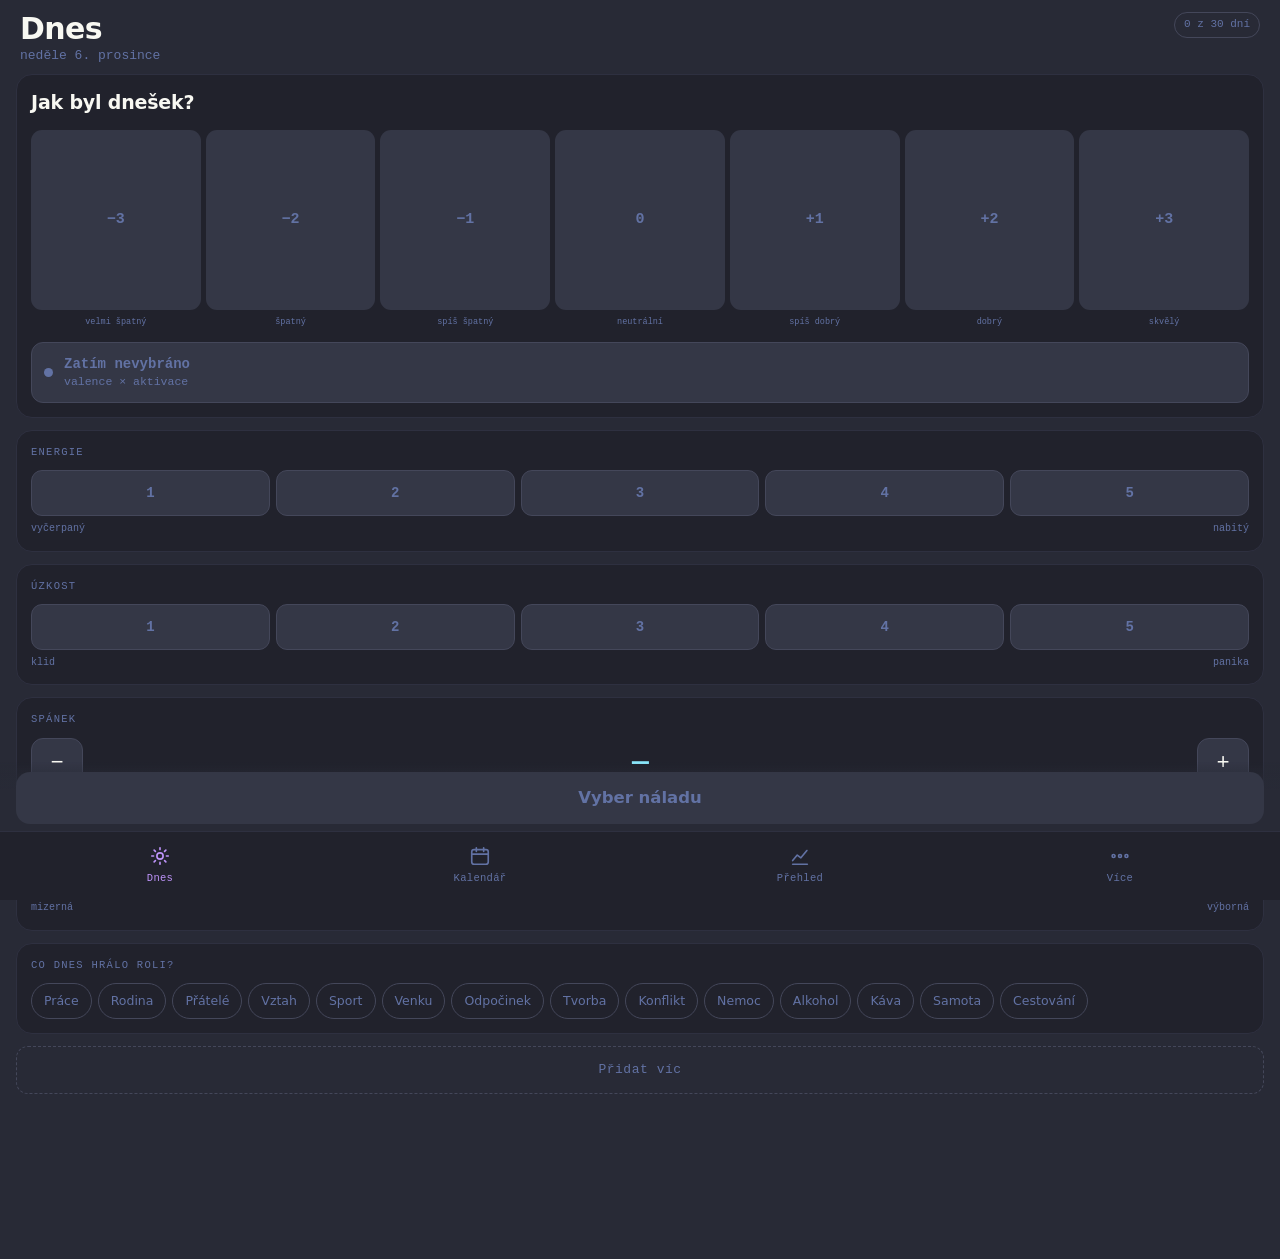
==== soumrak/index.html @ ed137be0 "Soumrak: první verze (fáze 1-3)" ====
<!DOCTYPE html>
<html lang="cs">
<head>
<meta charset="utf-8">
<meta name="viewport" content="width=device-width, initial-scale=1, viewport-fit=cover">
<meta name="theme-color" content="#282A36">
<meta name="color-scheme" content="dark">
<meta name="description" content="Soukromý deník nálady. Vše zůstává v telefonu.">
<title>Soumrak</title>
<link rel="manifest" href="manifest.webmanifest">
<link rel="icon" href="icons/icon-192.png">
<link rel="apple-touch-icon" href="icons/icon-192.png">
<link rel="stylesheet" href="app.css">
</head>
<body>

<div id="app" hidden>

  <!-- ══════════ DNES ══════════ -->
  <section class="screen" id="screen-today" data-screen="today">
    <header class="head">
      <div class="head-row">
        <div>
          <h1 id="today-title">Dnes</h1>
          <p class="head-date" id="today-date"></p>
        </div>
        <span class="pill" id="today-count"></span>
      </div>
    </header>

    <div class="body" id="today-body"></div>

    <div class="savebar" id="today-savebar" hidden>
      <button class="btn-save" id="btn-save" disabled>Vyber náladu</button>
    </div>
  </section>

  <!-- ══════════ KALENDÁŘ ══════════ -->
  <section class="screen" id="screen-calendar" data-screen="calendar" hidden>
    <header class="head">
      <div class="head-row">
        <div>
          <h1 id="cal-title">—</h1>
          <p class="head-date" id="cal-sub"></p>
        </div>
        <span class="monthnav">
          <button class="iconbtn" id="cal-prev" aria-label="Předchozí měsíc">‹</button>
          <button class="iconbtn" id="cal-next" aria-label="Následující měsíc">›</button>
        </span>
      </div>
    </header>
    <div class="body" id="calendar-body"></div>
  </section>

  <!-- ══════════ PŘEHLED ══════════ -->
  <section class="screen" id="screen-insights" data-screen="insights" hidden>
    <header class="head">
      <div class="head-row"><div>
        <h1>Přehled</h1>
        <p class="head-date" id="insights-range">30 dní</p>
      </div></div>
    </header>
    <div class="body" id="insights-body"></div>
  </section>

  <!-- ══════════ DETAIL DNE ══════════ -->
  <section class="screen" id="screen-day" data-screen="day" hidden>
    <header class="head">
      <div class="head-row">
        <div>
          <h1 id="day-title">Den</h1>
          <p class="head-date" id="day-date"></p>
        </div>
        <button class="iconbtn" id="day-back" aria-label="Zpět na kalendář">‹</button>
      </div>
    </header>
    <div class="body" id="day-body"></div>
  </section>

  <!-- ══════════ VÍCE ══════════ -->
  <section class="screen" id="screen-more" data-screen="more" hidden>
    <header class="head">
      <div class="head-row"><div>
        <h1>Více</h1>
        <p class="head-date">nastavení a data</p>
      </div></div>
    </header>
    <div class="body" id="more-body"></div>
  </section>

  <!-- ══════════ NAVIGACE ══════════ -->
  <nav class="tabbar" id="tabbar">
    <button data-go="today" class="on" aria-current="page">
      <span class="ico" aria-hidden="true"><svg viewBox="0 0 24 24" fill="none" stroke="currentColor" stroke-width="1.8" stroke-linecap="round"><circle cx="12" cy="12" r="3.4"/><path d="M12 3v2M12 19v2M3 12h2M19 12h2M5.6 5.6L7 7M17 17l1.4 1.4M18.4 5.6L17 7M7 17l-1.4 1.4"/></svg></span>
      <span class="lb">Dnes</span>
    </button>
    <button data-go="calendar">
      <span class="ico" aria-hidden="true"><svg viewBox="0 0 24 24" fill="none" stroke="currentColor" stroke-width="1.8"><rect x="3" y="5" width="18" height="16" rx="2.5"/><path d="M3 10h18M8 3v4M16 3v4" stroke-linecap="round"/></svg></span>
      <span class="lb">Kalendář</span>
    </button>
    <button data-go="insights">
      <span class="ico" aria-hidden="true"><svg viewBox="0 0 24 24" fill="none" stroke="currentColor" stroke-width="1.8" stroke-linecap="round" stroke-linejoin="round"><path d="M4 17l5-6 4 3 6.5-8"/><path d="M4 21h16"/></svg></span>
      <span class="lb">Přehled</span>
    </button>
    <button data-go="more">
      <span class="ico" aria-hidden="true"><svg viewBox="0 0 24 24" fill="none" stroke="currentColor" stroke-width="1.8" stroke-linecap="round"><circle cx="5" cy="12" r="1.6"/><circle cx="12" cy="12" r="1.6"/><circle cx="19" cy="12" r="1.6"/></svg></span>
      <span class="lb">Více</span>
    </button>
  </nav>

</div>

<!-- první spuštění -->
<div id="boot" class="boot"><div class="boot-moon"></div></div>

<!-- oznámení pro čtečky obrazovky -->
<p id="live" class="sr" role="status" aria-live="polite"></p>

<script type="module" src="js/ui.js"></script>
</body>
</html>
---- soumrak/app.css ----
/* ═══════════════════════════════════════════════════════════════
   Soumrak — fáze 1
   Dracula, tmavé téma záměrně bez světlé varianty.
   Vše v rem, aby aplikace respektovala zvětšení písma v One UI.
   ═══════════════════════════════════════════════════════════════ */

:root{
  --bg:#282A36;
  --surface:#21222C;
  --raised:#343746;
  --edge:#44475A;
  --muted:#6272A4;
  --fg:#F8F8F2;

  --purple:#BD93F9;
  --pink:#FF79C6;
  --cyan:#8BE9FD;
  --green:#50FA7B;
  --orange:#FFB86C;
  --yellow:#F1FA8C;
  --red:#FF5555;

  /* škála nálady — divergentní, monotónně rostoucí světlost */
  --m-3:#F44D4D; --m-2:#EA726A; --m-1:#D89388; --m0:#B1B1C1;
  --m1:#95CFA0;  --m2:#7DE68F;  --m3:#63FB78;
  --on-mood:#12131A;               /* text na barevné ploše nálady */

  --font:"Segoe UI",Roboto,system-ui,-apple-system,sans-serif;
  --mono:"Roboto Mono",ui-monospace,SFMono-Regular,Consolas,monospace;

  --r-ctl:.5rem; --r-card:1rem; --r-pill:999px;
  --safe-b:env(safe-area-inset-bottom,0px);
  --safe-t:env(safe-area-inset-top,0px);
  --tabbar-h:4.25rem;

  color-scheme:dark;
}

/* AMOLED — fáze 6 zapne přepínačem, token je připravený */
:root[data-amoled="true"]{ --bg:#000; --surface:#0C0D12; --raised:#191A22; }

*,*::before,*::after{box-sizing:border-box;}
html{ -webkit-text-size-adjust:100%; }
body{
  margin:0; background:var(--bg); color:var(--fg);
  font-family:var(--font); font-size:1rem; line-height:1.45;
  -webkit-font-smoothing:antialiased;
  overscroll-behavior-y:none;
  -webkit-tap-highlight-color:transparent;
}
h1,h2,h3,p{margin:0;}
button{font:inherit;color:inherit;background:none;border:0;padding:0;cursor:pointer;}
:focus-visible{outline:2px solid var(--purple);outline-offset:2px;border-radius:.375rem;}
.sr{position:absolute;width:1px;height:1px;overflow:hidden;clip:rect(0 0 0 0);white-space:nowrap;}
[hidden]{display:none !important;}

@media (prefers-reduced-motion:reduce){
  *,*::before,*::after{animation-duration:.01ms !important;transition-duration:.01ms !important;}
}

/* ── úvodní obrazovka ─────────────────────────────────────────── */
.boot{position:fixed;inset:0;display:grid;place-items:center;background:var(--bg);z-index:50;}
.boot-moon{
  width:3rem;height:3rem;border-radius:50%;
  background:radial-gradient(circle at 68% 34%, transparent 52%, var(--purple) 53%);
  opacity:.55; animation:pulse 1.6s ease-in-out infinite;
}
@keyframes pulse{0%,100%{opacity:.35;}50%{opacity:.8;}}

/* ── skelet ───────────────────────────────────────────────────── */
#app{min-height:100dvh;}
.screen{
  display:flex;flex-direction:column;
  min-height:100dvh;
  padding-top:var(--safe-t);
  padding-bottom:calc(var(--tabbar-h) + var(--safe-b));
}
.head{padding:.75rem 1.25rem .5rem;flex:0 0 auto;}
.head-row{display:flex;justify-content:space-between;align-items:flex-start;gap:.75rem;}
.head h1{font-size:1.875rem;font-weight:700;letter-spacing:-.02em;line-height:1.1;}
.head-date{font-size:.8125rem;color:var(--muted);font-family:var(--mono);margin-top:.125rem;}
.pill{
  font-family:var(--mono);font-size:.6875rem;color:var(--muted);
  border:1px solid var(--edge);border-radius:var(--r-pill);
  padding:.25rem .5625rem;white-space:nowrap;flex:0 0 auto;
}
.monthnav{display:flex;gap:.25rem;flex:0 0 auto;}
.iconbtn{
  width:2.75rem;height:2.75rem;border-radius:var(--r-ctl);
  display:grid;place-items:center;color:var(--muted);
  font-size:1.5rem;line-height:1;border:1px solid var(--edge);
}
.iconbtn:active{background:var(--raised);}

.body{
  flex:1 1 auto;overflow-y:auto;-webkit-overflow-scrolling:touch;
  padding:0 1rem 1rem;display:flex;flex-direction:column;gap:.75rem;
}

/* ── karty ────────────────────────────────────────────────────── */
.card{
  background:var(--surface);border:1px solid #2E3040;
  border-radius:var(--r-card);padding:.875rem;
}
.card.accent{border-color:#3A3450;background:rgba(189,147,249,.07);}
.card-label{
  display:block;font-family:var(--mono);font-size:.65625rem;
  letter-spacing:.12em;text-transform:uppercase;color:var(--muted);
  margin-bottom:.625rem;
}
.q{font-size:1.1875rem;font-weight:600;letter-spacing:-.01em;margin-bottom:.875rem;}
.rowbetween{display:flex;justify-content:space-between;align-items:center;gap:.75rem;}

/* ── škála nálady: 7 terčů ────────────────────────────────────── */
.moodrow{display:grid;grid-template-columns:repeat(7,1fr);gap:.3125rem;}
.mood{
  aspect-ratio:1/1.06; min-height:2.75rem;
  border-radius:.6875rem;border:1.5px solid transparent;
  background:var(--raised);color:var(--muted);
  font-family:var(--mono);font-size:.9375rem;font-weight:600;
  display:grid;place-items:center;
  transition:transform .12s ease, box-shadow .12s ease;
}
.mood[data-v="-3"]{background:var(--m-3);color:var(--on-mood);}
.mood[data-v="-2"]{background:var(--m-2);color:var(--on-mood);}
.mood[data-v="-1"]{background:var(--m-1);color:var(--on-mood);}
.mood[data-v="0"] {background:var(--m0); color:var(--on-mood);}
.mood[data-v="1"] {background:var(--m1); color:var(--on-mood);}
.mood[data-v="2"] {background:var(--m2); color:var(--on-mood);}
.mood[data-v="3"] {background:var(--m3); color:var(--on-mood);}
.mood[aria-pressed="true"]{
  box-shadow:0 0 0 2px var(--surface), 0 0 0 4px var(--fg);
  transform:translateY(-.1875rem);
}
.anchors{display:grid;grid-template-columns:repeat(7,1fr);gap:.3125rem;margin-top:.4375rem;}
.anchors span{
  font-family:var(--mono);font-size:.53125rem;line-height:1.25;
  text-align:center;color:var(--muted);
}

/* ── kvadrant cirkumplexu ─────────────────────────────────────── */
.quadrant{
  margin-top:.875rem;padding:.6875rem .75rem;border-radius:.75rem;
  background:var(--raised);border:1px solid var(--edge);
  display:flex;align-items:center;gap:.6875rem;
}
.quadrant .dot{width:.5625rem;height:.5625rem;border-radius:50%;background:var(--muted);flex:0 0 auto;}
.quadrant b{display:block;font-size:.875rem;font-weight:600;}
.quadrant span{font-family:var(--mono);font-size:.71875rem;color:var(--muted);}

/* ── pětistupňová škála ───────────────────────────────────────── */
.scale5{display:grid;grid-template-columns:repeat(5,1fr);gap:.375rem;}
.scale5 button{
  min-height:2.875rem;border-radius:.6875rem;
  border:1px solid var(--edge);background:var(--raised);color:var(--muted);
  font-family:var(--mono);font-size:.875rem;font-weight:600;
}
.scale5 button[aria-pressed="true"]{background:var(--purple);color:#1B1327;border-color:var(--purple);}
.scale-ends{
  display:flex;justify-content:space-between;margin-top:.375rem;
  font-family:var(--mono);font-size:.625rem;color:var(--muted);
}

.scale5.cy button[aria-pressed="true"]{background:var(--cyan);color:#0E2126;border-color:var(--cyan);}
.scale5.pk button[aria-pressed="true"]{background:var(--pink);color:#2A0D1D;border-color:var(--pink);}

/* ── krokovadlo pro hodiny spánku ─────────────────────────────── */
.stepper{display:flex;align-items:center;gap:.75rem;}
.stepper button{
  width:3.25rem;height:3.25rem;flex:0 0 auto;border-radius:.75rem;
  border:1px solid var(--edge);background:var(--raised);color:var(--fg);
  font-family:var(--mono);font-size:1.375rem;line-height:1;
}
.stepper button:active{background:var(--edge);}
.stepper .val{
  flex:1;text-align:center;font-family:var(--mono);
  font-size:1.75rem;font-weight:700;letter-spacing:-.02em;
  font-variant-numeric:tabular-nums;color:var(--cyan);
}
.linkbtn{
  font-family:var(--mono);font-size:.625rem;color:var(--muted);
  text-decoration:underline;min-height:2rem;padding:0 .25rem;
}

/* ── štítky ───────────────────────────────────────────────────── */
.chips{display:flex;flex-wrap:wrap;gap:.375rem;}
.chip{
  border:1px solid var(--edge);background:transparent;color:var(--muted);
  border-radius:var(--r-pill);padding:.4375rem .75rem;
  font-size:.78125rem;min-height:2.25rem;display:inline-flex;align-items:center;gap:.375rem;
}
.chip.on{background:var(--purple);border-color:var(--purple);color:#1B1327;font-weight:600;}
.chip.alt.on{background:var(--green);border-color:var(--green);color:#0C2415;}
.chip.static{cursor:default;}
.chip .x{
  font-size:1rem;line-height:1;color:inherit;opacity:.65;
  padding:.25rem;margin:-.25rem -.25rem -.25rem 0;min-width:1.5rem;
}
.chip .x:active{opacity:1;}

/* ── rozbalovač vrstvy 2 ──────────────────────────────────────── */
.disclosure{
  width:100%;min-height:3rem;border:1px dashed var(--edge);border-radius:.75rem;
  color:var(--muted);font-family:var(--mono);font-size:.8125rem;letter-spacing:.04em;
}
.disclosure[aria-expanded="true"]{border-style:solid;}
.disclosure:active{background:var(--raised);}

/* ── poznámka ─────────────────────────────────────────────────── */
textarea{
  width:100%;background:var(--raised);color:var(--fg);
  border:1px solid var(--edge);border-radius:.75rem;
  padding:.75rem;font-family:var(--font);font-size:1rem;line-height:1.5;
  resize:vertical;min-height:5rem;
}
textarea::placeholder{color:var(--muted);}
textarea:focus{outline:none;border-color:var(--purple);}

/* ── přidávání štítků a léků ──────────────────────────────────── */
.addrow{display:flex;gap:.5rem;margin-top:.75rem;}
.addrow input{
  flex:1;min-width:0;background:var(--raised);color:var(--fg);
  border:1px solid var(--edge);border-radius:.75rem;
  padding:.625rem .75rem;font-family:var(--font);font-size:.9375rem;min-height:2.75rem;
}
.addrow input::placeholder{color:var(--muted);}
.addrow input:focus{outline:none;border-color:var(--purple);}

/* ── klíč–hodnota v detailu dne ───────────────────────────────── */
.kv{display:grid;grid-template-columns:repeat(2,1fr);gap:.5rem;}
.kv > div{
  background:var(--raised);border-radius:.6875rem;padding:.5625rem .6875rem;
  display:flex;justify-content:space-between;align-items:baseline;gap:.5rem;
}
.kv span{font-size:.78125rem;color:var(--muted);}
.kv b{font-family:var(--mono);font-size:.9375rem;font-variant-numeric:tabular-nums;}

/* ── tlačítka ─────────────────────────────────────────────────── */
.savebar{
  position:fixed;left:0;right:0;
  bottom:calc(var(--tabbar-h) + var(--safe-b));
  padding:.625rem 1rem .5rem;
  background:linear-gradient(to top,var(--bg) 62%,rgba(40,42,54,0));
  z-index:5;
}
.btn-save{
  width:100%;min-height:3.25rem;border-radius:.875rem;
  background:var(--purple);color:#1B1327;
  font-weight:700;font-size:1.03125rem;
}
.btn-save[disabled]{background:var(--raised);color:var(--muted);cursor:default;}
.btn-ghost{
  border:1px solid var(--edge);border-radius:var(--r-pill);
  padding:.5625rem .875rem;font-size:.8125rem;color:var(--muted);
  min-height:2.75rem;
}
.btn-ghost:active{background:var(--raised);}
.btn-ghost.danger{color:var(--red);border-color:#5A3540;}
.btn-ghost.danger:active{background:rgba(255,85,85,.12);}
.btn-chip{
  background:var(--purple);color:#1B1327;font-weight:600;
  border-radius:var(--r-pill);padding:.5625rem .875rem;
  font-size:.8125rem;min-height:2.75rem;
}
/* dorovnání spodní mezery, když je vidět lišta s Uložit */
.body.has-savebar{padding-bottom:5rem;}

/* ── souhrn dne ───────────────────────────────────────────────── */
.summary-head{display:flex;align-items:center;gap:.8125rem;margin-bottom:.875rem;}
.moodbadge{
  width:3.25rem;height:3.25rem;border-radius:.875rem;
  display:grid;place-items:center;flex:0 0 auto;
  font-family:var(--mono);font-size:1.25rem;font-weight:700;color:var(--on-mood);
}
.moodbadge.sm{width:2.125rem;height:2.125rem;border-radius:.625rem;font-size:.875rem;}
.summary-head .t{flex:1 1 auto;min-width:0;}
.summary-head .t b{display:block;font-size:1.0625rem;font-weight:600;}
.summary-head .t span{font-family:var(--mono);font-size:.75rem;color:var(--muted);}
.cells{display:flex;gap:.5rem;}
.cells .cell{flex:1;background:var(--raised);border-radius:.6875rem;padding:.5625rem .625rem;min-width:0;}
.cells .cell .k{
  font-family:var(--mono);font-size:.59375rem;letter-spacing:.1em;
  text-transform:uppercase;color:var(--muted);
}
.cells .cell .v{font-size:.9375rem;font-weight:600;margin-top:.125rem;}

/* ── kalendář ─────────────────────────────────────────────────── */
.calhead{display:grid;grid-template-columns:repeat(7,1fr);gap:.25rem;margin-bottom:.375rem;}
.calhead span{
  text-align:center;font-family:var(--mono);font-size:.625rem;
  letter-spacing:.08em;color:var(--muted);
}
.calgrid{display:grid;grid-template-columns:repeat(7,1fr);gap:.25rem;}
.cal{
  aspect-ratio:1;border-radius:.5625rem;
  display:grid;place-items:center;position:relative;
  font-family:var(--mono);font-size:.8125rem;font-variant-numeric:tabular-nums;
  font-weight:600;color:var(--on-mood);
}
.cal.empty{background:transparent;}
.cal.none{background:transparent;border:1px dashed var(--edge);color:var(--muted);font-weight:400;}
.cal.future{background:transparent;color:#3F4356;font-weight:400;}
.cal.retro::after{content:"";position:absolute;inset:.125rem;border-radius:.375rem;border:1.5px solid rgba(18,19,26,.55);}
.cal.today{box-shadow:0 0 0 2px var(--surface),0 0 0 3.5px var(--fg);}

.legend{
  display:flex;align-items:center;gap:.4375rem;margin-top:.75rem;
  font-family:var(--mono);font-size:.625rem;color:var(--muted);
}
.legend .bars{display:flex;gap:2px;flex:1;}
.legend .bars i{height:.4375rem;flex:1;border-radius:2px;}
.note{
  font-family:var(--mono);font-size:.6875rem;color:var(--muted);
  line-height:1.4;margin-top:.5625rem;
}
.note strong{color:var(--fg);font-weight:600;}

/* ── statistika ───────────────────────────────────────────────── */
.stat{display:flex;align-items:baseline;gap:.5625rem;flex-wrap:wrap;}
.stat .big{
  font-family:var(--mono);font-size:2.0625rem;font-weight:700;
  letter-spacing:-.03em;line-height:1;font-variant-numeric:tabular-nums;
}
.stat .unit{font-family:var(--mono);font-size:.71875rem;color:var(--muted);}

.swatch{
  display:inline-block;width:.625rem;height:.625rem;border-radius:.1875rem;
  margin-right:.3125rem;vertical-align:baseline;
}

/* ── přepínač období ──────────────────────────────────────────── */
.segmented{
  display:grid;grid-template-columns:repeat(3,1fr);gap:.25rem;
  background:var(--surface);border:1px solid #2E3040;
  border-radius:.75rem;padding:.25rem;
}
.segmented button{
  min-height:2.5rem;border-radius:.5625rem;color:var(--muted);
  font-family:var(--mono);font-size:.8125rem;letter-spacing:.02em;
}
.segmented button[aria-pressed="true"]{background:var(--raised);color:var(--fg);font-weight:600;}

/* ── odečet z grafu ───────────────────────────────────────────── */
.readout{
  display:flex;align-items:center;gap:.5rem;flex-wrap:wrap;
  min-height:2rem;padding:.4375rem .625rem;margin-top:.5rem;
  background:var(--raised);border-radius:.5625rem;
  font-size:.8125rem;color:var(--muted);
}
.readout .dot{width:.5rem;height:.5rem;border-radius:50%;flex:0 0 auto;}
.readout b{color:var(--fg);font-family:var(--mono);font-size:.8125rem;font-weight:600;}
.chart .hit{cursor:pointer;}

/* ── rozložení hodnot ─────────────────────────────────────────── */
.dist{display:flex;flex-direction:column;gap:.25rem;}
.dist-row{
  display:grid;grid-template-columns:1.875rem 1fr 1.75rem 2.5rem;
  align-items:center;gap:.5rem;
}
.dist-row .k{
  font-family:var(--mono);font-size:.8125rem;color:var(--muted);
  font-variant-numeric:tabular-nums;text-align:right;
}
.dist-row .track{height:1.125rem;background:var(--raised);border-radius:.25rem;overflow:hidden;}
.dist-row .track i{display:block;height:100%;border-radius:0 .25rem .25rem 0;min-width:2px;}
.dist-row .v{
  font-family:var(--mono);font-size:.8125rem;color:var(--fg);
  font-variant-numeric:tabular-nums;text-align:right;
}
.dist-row .p{
  font-family:var(--mono);font-size:.6875rem;color:var(--muted);
  font-variant-numeric:tabular-nums;text-align:right;
}

/* ── tabulka pod grafem ───────────────────────────────────────── */
.tabletoggle{
  width:100%;min-height:2.75rem;margin-top:.75rem;
  border:1px solid var(--edge);border-radius:.625rem;color:var(--muted);
  font-family:var(--mono);font-size:.75rem;letter-spacing:.06em;
}
.tabletoggle:active{background:var(--raised);}
.tablewrap{max-height:17rem;overflow-y:auto;margin-top:.5rem;}
.datatable{width:100%;border-collapse:collapse;font-size:.8125rem;}
.datatable th,.datatable td{
  text-align:left;padding:.4375rem .5rem;border-bottom:1px solid #2E3040;
}
.datatable thead th{
  position:sticky;top:0;background:var(--surface);
  font-family:var(--mono);font-size:.65625rem;letter-spacing:.1em;
  text-transform:uppercase;color:var(--muted);font-weight:600;
}
.datatable td{color:var(--fg);font-family:var(--mono);font-variant-numeric:tabular-nums;}
.datatable .num{text-align:right;}
.datatable .muted{color:var(--muted);}
.datatable tbody tr:last-child td{border-bottom:0;}

.empty-state{text-align:center;padding:1.5rem .75rem;}
.empty-state .ico{font-size:1.75rem;opacity:.5;display:block;margin-bottom:.5rem;}
.empty-state b{display:block;font-size:1rem;margin-bottom:.3125rem;}
.empty-state p{font-size:.875rem;color:var(--muted);line-height:1.5;}

/* ── seznam ve Více ───────────────────────────────────────────── */
.list{display:flex;flex-direction:column;}
.list button, .list a{
  display:flex;align-items:center;justify-content:space-between;gap:.75rem;
  min-height:3.25rem;padding:.625rem 0;text-align:left;
  border-bottom:1px solid #2E3040;color:var(--fg);
  font-size:.9375rem;text-decoration:none;width:100%;
}
.list button:last-child, .list a:last-child{border-bottom:0;}
.list .sub{display:block;font-size:.75rem;color:var(--muted);font-family:var(--mono);margin-top:.0625rem;}
.list .val{font-family:var(--mono);font-size:.8125rem;color:var(--muted);flex:0 0 auto;}
.list .val.ok{color:var(--green);}
.list .val.warn{color:var(--orange);}

/* ── krizová karta ────────────────────────────────────────────── */
.crisis{border-left:3px solid var(--orange);border-radius:0 var(--r-card) var(--r-card) 0;}
.crisis .line{
  display:flex;justify-content:space-between;align-items:center;gap:.75rem;
  padding:.6875rem 0;border-top:1px solid #2E3040;min-height:2.75rem;
  color:var(--fg);text-decoration:none;font-size:.8125rem;
}
.crisis .line span{font-family:var(--mono);font-size:.875rem;color:var(--cyan);flex:0 0 auto;}

/* ── spodní navigace ──────────────────────────────────────────── */
.tabbar{
  position:fixed;left:0;right:0;bottom:0;z-index:10;
  display:grid;grid-template-columns:repeat(4,1fr);
  background:var(--surface);border-top:1px solid #2E3040;
  padding-bottom:var(--safe-b);
}
.tabbar button{
  display:flex;flex-direction:column;align-items:center;justify-content:center;
  gap:.25rem;min-height:var(--tabbar-h);padding:.5rem .25rem;color:var(--muted);
}
.tabbar button.on{color:var(--purple);}
.tabbar .ico{width:1.375rem;height:1.375rem;}
.tabbar .ico svg{width:100%;height:100%;display:block;}
.tabbar .lb{font-family:var(--mono);font-size:.65625rem;letter-spacing:.03em;}

/* ── toast ────────────────────────────────────────────────────── */
.toast{
  position:fixed;left:50%;transform:translateX(-50%);
  bottom:calc(var(--tabbar-h) + var(--safe-b) + 1rem);
  background:var(--raised);border:1px solid var(--edge);
  border-radius:var(--r-pill);padding:.625rem 1.125rem;
  font-size:.875rem;z-index:20;box-shadow:0 .5rem 1.5rem rgba(0,0,0,.5);
  animation:rise .22s ease;
}
@keyframes rise{from{opacity:0;transform:translate(-50%,.5rem);}to{opacity:1;transform:translate(-50%,0);}}

/* ── graf ─────────────────────────────────────────────────────── */
.chart{width:100%;height:auto;display:block;}
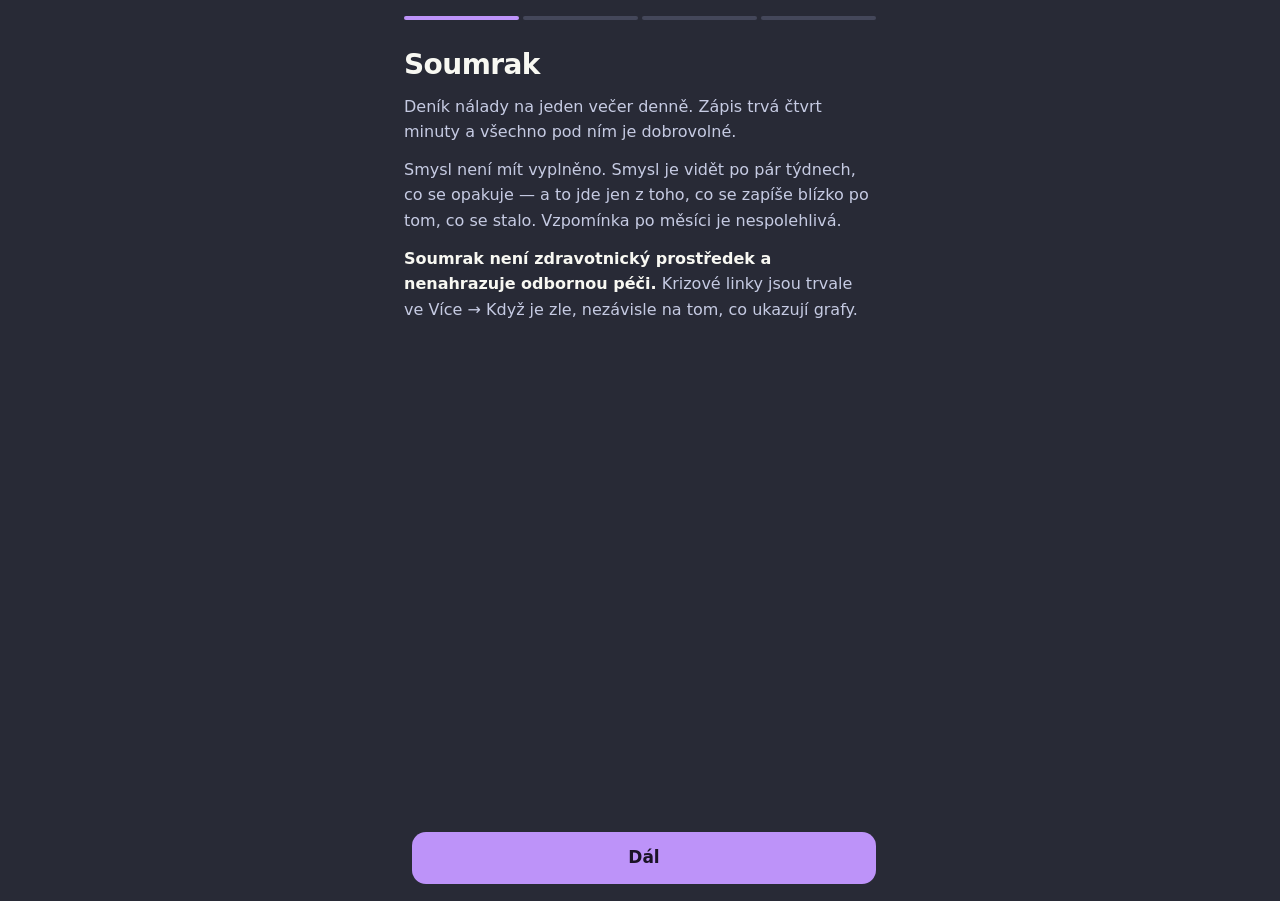
==== commit 8be5da64: "Version: 2nd" ====
--- a/soumrak/index.html
+++ b/soumrak/index.html
@@ -13,6 +13,9 @@
 <link rel="stylesheet" href="app.css">
 </head>
 <body>
+
+<!-- úvod při prvním spuštění -->
+<div id="onboarding" class="onb" hidden></div>
 
 <div id="app" hidden>
 
@@ -71,10 +74,75 @@
           <h1 id="day-title">Den</h1>
           <p class="head-date" id="day-date"></p>
         </div>
-        <button class="iconbtn" id="day-back" aria-label="Zpět na kalendář">‹</button>
+        <button class="iconbtn" data-back aria-label="Zpět">‹</button>
       </div>
     </header>
     <div class="body" id="day-body"></div>
+  </section>
+
+  <!-- ══════════ DOTAZNÍKY ══════════ -->
+  <section class="screen" id="screen-instruments" data-screen="instruments" hidden>
+    <header class="head">
+      <div class="head-row">
+        <div>
+          <h1>Dotazníky</h1>
+          <p class="head-date">ověřené škály, ne diagnóza</p>
+        </div>
+        <button class="iconbtn" data-back aria-label="Zpět">‹</button>
+      </div>
+    </header>
+    <div class="body" id="instruments-body"></div>
+  </section>
+
+  <!-- ══════════ VYPLŇOVÁNÍ DOTAZNÍKU ══════════ -->
+  <section class="screen" id="screen-quiz" data-screen="quiz" hidden>
+    <header class="head">
+      <div class="head-row">
+        <div>
+          <h1 id="quiz-title">—</h1>
+          <p class="head-date" id="quiz-sub"></p>
+        </div>
+        <button class="iconbtn" data-back aria-label="Zpět">‹</button>
+      </div>
+    </header>
+    <div class="body" id="quiz-body"></div>
+    <div class="savebar" id="quiz-savebar" hidden>
+      <button class="btn-save" id="quiz-next" disabled>Další</button>
+    </div>
+  </section>
+
+  <!-- ══════════ ZÁZNAMY MYŠLENEK ══════════ -->
+  <section class="screen" id="screen-thoughts" data-screen="thoughts" hidden>
+    <header class="head">
+      <div class="head-row">
+        <div>
+          <h1>Záznam myšlenky</h1>
+          <p class="head-date">přerámování, krok za krokem</p>
+        </div>
+        <button class="iconbtn" data-back aria-label="Zpět">‹</button>
+      </div>
+    </header>
+    <div class="body" id="thoughts-body"></div>
+  </section>
+
+  <!-- ══════════ JEDEN ZÁZNAM MYŠLENKY ══════════ -->
+  <section class="screen" id="screen-thought" data-screen="thought" hidden>
+    <header class="head">
+      <div class="head-row">
+        <div>
+          <h1 id="thought-title">Záznam</h1>
+          <p class="head-date" id="thought-sub"></p>
+        </div>
+        <button class="iconbtn" data-back aria-label="Zpět">‹</button>
+      </div>
+    </header>
+    <div class="body" id="thought-body"></div>
+    <div class="savebar" id="thought-savebar" hidden>
+      <div class="btn-row">
+        <button class="btn-save secondary" id="thought-prev">Zpět</button>
+        <button class="btn-save" id="thought-next">Dál</button>
+      </div>
+    </div>
   </section>
 
   <!-- ══════════ VÍCE ══════════ -->
@@ -82,7 +150,7 @@
     <header class="head">
       <div class="head-row"><div>
         <h1>Více</h1>
-        <p class="head-date">nastavení a data</p>
+        <p class="head-date">dotazníky, nastavení a data</p>
       </div></div>
     </header>
     <div class="body" id="more-body"></div>
--- a/soumrak/app.css
+++ b/soumrak/app.css
@@ -1,17 +1,44 @@
 /* ═══════════════════════════════════════════════════════════════
-   Soumrak — fáze 1
+   Soumrak — designový systém
    Dracula, tmavé téma záměrně bez světlé varianty.
-   Vše v rem, aby aplikace respektovala zvětšení písma v One UI.
+
+   Tři pravidla, která tenhle soubor drží a která se nesmí obcházet:
+
+   1. ŽÁDNÝ TEXT POD 0.75rem (12 px). Dřív tu byly kotvy škály na 8,5 px.
+      Na telefonu ve večerním světle je to nečitelné.
+   2. KAŽDÝ TEXT MÁ KONTRAST ASPOŇ 4,5:1 na podkladu, na kterém leží.
+      Barva --muted (#6272A4) proto přestala být barvou písma; má 3,0:1
+      a zůstává jen na linky, obrysy a neaktivní plochy.
+   3. KAŽDÁ MŘÍŽKA MÁ SLOUPCE minmax(0,1fr), NE 1fr. Prosté 1fr je
+      minmax(auto,1fr) a odmítá se zúžit pod obsah — právě tím přetékala
+      řada nálady a čísla krizových linek mizela za okrajem displeje.
+
+   Všechno v rem, aby aplikace respektovala zvětšení písma v One UI.
    ═══════════════════════════════════════════════════════════════ */
 
 :root{
-  --bg:#282A36;
-  --surface:#21222C;
-  --raised:#343746;
-  --edge:#44475A;
+  /* ── plochy ───────────────────────────────────────────────── */
+  --bg:#282A36;          /* podklad obrazovky */
+  --surface:#21222C;     /* karta — sedí pod podkladem, ne nad ním */
+  --raised:#343746;      /* vstupní pole, políčka uvnitř karty */
+  --edge:#44475A;        /* linky a obrysy */
+  --hair:#2E3040;        /* jemný předěl uvnitř karty */
+
+  /* ── písmo ────────────────────────────────────────────────────
+     Tři úrovně, všechny ověřené na --surface i --raised:
+       fg   14,8 : 1  |  11,1 : 1
+       fg-2  9,8 : 1  |   7,3 : 1
+       fg-3  6,8 : 1  |   5,1 : 1
+     --muted zůstává pro nepísmové prvky (3,0 : 1). */
+  --fg:#F8F8F2;
+  --fg-2:#C6CBE3;
+  --fg-3:#A2A9CC;
+  /* Nejtlumenější ještě čitelné písmo — budoucí dny v kalendáři.
+     4,6:1 na --bg. Pod tím už to není decentní, ale nečitelné. */
+  --fg-dim:#8A92B2;
   --muted:#6272A4;
-  --fg:#F8F8F2;
-
+
+  /* ── akcenty ──────────────────────────────────────────────── */
   --purple:#BD93F9;
   --pink:#FF79C6;
   --cyan:#8BE9FD;
@@ -19,47 +46,86 @@
   --orange:#FFB86C;
   --yellow:#F1FA8C;
   --red:#FF5555;
-
-  /* škála nálady — divergentní, monotónně rostoucí světlost */
+  --red-ink:#FF7B7B;     /* červená jako písmo — #FF5555 má na --raised jen 3,8:1 */
+
+  /* text na barevné ploše akcentu */
+  --on-purple:#1B1327;
+  --on-cyan:#0E2126;
+  --on-pink:#2A0D1D;
+  --on-green:#0C2415;
+  --on-orange:#2A1B08;
+
+  /* ── škála nálady — divergentní, monotónně rostoucí světlost ──
+     Všech sedm má proti --on-mood kontrast 5,3 až 13,8 : 1
+     a proti --bg nejméně 4,1 : 1. */
   --m-3:#F44D4D; --m-2:#EA726A; --m-1:#D89388; --m0:#B1B1C1;
   --m1:#95CFA0;  --m2:#7DE68F;  --m3:#63FB78;
-  --on-mood:#12131A;               /* text na barevné ploše nálady */
-
+  --on-mood:#12131A;
+
+  /* ── typografie ───────────────────────────────────────────────
+     Bezpatkové písmo pro text, strojopis jen pro čísla, data a skóre.
+     Souvislý text ve strojopisu se čte pomaleji a zabírá víc místa. */
   --font:"Segoe UI",Roboto,system-ui,-apple-system,sans-serif;
   --mono:"Roboto Mono",ui-monospace,SFMono-Regular,Consolas,monospace;
 
-  --r-ctl:.5rem; --r-card:1rem; --r-pill:999px;
+  --t-display:1.75rem;   /* 28 — název obrazovky */
+  --t-title:1.1875rem;   /* 19 — otázka v kartě */
+  --t-body:1rem;         /* 16 — čtený text, nikdy míň */
+  --t-sub:.875rem;       /* 14 — popisky, vysvětlivky */
+  --t-micro:.75rem;      /* 12 — osy grafu, časy. Spodní hranice. */
+
+  /* ── rozestupy ────────────────────────────────────────────── */
+  --sp-1:.25rem; --sp-2:.5rem;  --sp-3:.75rem; --sp-4:1rem;
+  --sp-5:1.5rem; --sp-6:2rem;   --sp-7:3rem;
+
+  /* ── mřížka a rámec ───────────────────────────────────────── */
+  --gutter:1rem;         /* boční okraj obrazovky */
+  --card-pad:.875rem;    /* vnitřní okraj karty */
+  --grid-gap:.375rem;    /* mezera mezi buňkami škál a kalendáře */
+  --tap:3rem;            /* nejmenší cíl na dotek — 48 px */
+
+  --r-ctl:.5rem; --r-card:1rem; --r-field:.75rem; --r-pill:999px;
   --safe-b:env(safe-area-inset-bottom,0px);
   --safe-t:env(safe-area-inset-top,0px);
-  --tabbar-h:4.25rem;
 
   color-scheme:dark;
 }
 
-/* AMOLED — fáze 6 zapne přepínačem, token je připravený */
-:root[data-amoled="true"]{ --bg:#000; --surface:#0C0D12; --raised:#191A22; }
+/* AMOLED — černá místo tmavě šedé. Kontrasty se tím jen zlepší. */
+:root[data-amoled="true"]{ --bg:#000; --surface:#0C0D12; --raised:#191A22; --hair:#20222C; }
+
+/* ═══ základ ═══════════════════════════════════════════════════ */
 
 *,*::before,*::after{box-sizing:border-box;}
 html{ -webkit-text-size-adjust:100%; }
 body{
   margin:0; background:var(--bg); color:var(--fg);
-  font-family:var(--font); font-size:1rem; line-height:1.45;
+  font-family:var(--font); font-size:var(--t-body); line-height:1.5;
   -webkit-font-smoothing:antialiased;
   overscroll-behavior-y:none;
   -webkit-tap-highlight-color:transparent;
+  /* Roluje se uvnitř .body, ne celý dokument. Kdyby se posouvala stránka,
+     odjela by s ní dolů i spodní lišta. */
+  overflow:hidden;
 }
 h1,h2,h3,p{margin:0;}
 button{font:inherit;color:inherit;background:none;border:0;padding:0;cursor:pointer;}
+input,textarea,select{font-family:inherit;}
 :focus-visible{outline:2px solid var(--purple);outline-offset:2px;border-radius:.375rem;}
 .sr{position:absolute;width:1px;height:1px;overflow:hidden;clip:rect(0 0 0 0);white-space:nowrap;}
 [hidden]{display:none !important;}
 
+/* Dlouhé slovo bez mezery nesmí roztáhnout sloupec mřížky. Poslední
+   pojistka proti přetečení; primárně to řeší minmax(0,1fr) níž. */
+p,li,td,th,label,.wrap{overflow-wrap:anywhere;}
+
 @media (prefers-reduced-motion:reduce){
   *,*::before,*::after{animation-duration:.01ms !important;transition-duration:.01ms !important;}
 }
 
-/* ── úvodní obrazovka ─────────────────────────────────────────── */
-.boot{position:fixed;inset:0;display:grid;place-items:center;background:var(--bg);z-index:50;}
+/* ═══ úvodní obrazovka ═════════════════════════════════════════ */
+
+.boot{position:fixed;inset:0;display:grid;place-items:center;background:var(--bg);z-index:60;}
 .boot-moon{
   width:3rem;height:3rem;border-radius:50%;
   background:radial-gradient(circle at 68% 34%, transparent 52%, var(--purple) 53%);
@@ -67,387 +133,775 @@
 }
 @keyframes pulse{0%,100%{opacity:.35;}50%{opacity:.8;}}
 
-/* ── skelet ───────────────────────────────────────────────────── */
-#app{min-height:100dvh;}
+/* ═══ kostra ═══════════════════════════════════════════════════
+   Aplikace je jedna mřížka: obrazovka a pod ní lišta. Obrazovka je
+   sama mřížka o třech řádcích — hlavička, rolovatelné tělo, lišta
+   s uložením. Žádné position:fixed a žádné dorovnávání odsazení:
+   řádek, který není vidět, prostě nemá výšku. */
+
+#app{
+  display:grid;
+  grid-template-rows:minmax(0,1fr) auto;
+  /* Výslovná výška, ne min-height. S min-height mřížka u delšího obsahu
+     povyroste, řádek 1fr přesteče přes displej a lišta se propadne pod
+     spodní hranu — na 812 px vysokém okně skončila na souřadnici 1483.
+     Ohraničený řádek je jediné, co přinutí .body rolovat uvnitř sebe. */
+  height:100vh;
+  height:100dvh;
+}
 .screen{
-  display:flex;flex-direction:column;
-  min-height:100dvh;
-  padding-top:var(--safe-t);
-  padding-bottom:calc(var(--tabbar-h) + var(--safe-b));
-}
-.head{padding:.75rem 1.25rem .5rem;flex:0 0 auto;}
-.head-row{display:flex;justify-content:space-between;align-items:flex-start;gap:.75rem;}
-.head h1{font-size:1.875rem;font-weight:700;letter-spacing:-.02em;line-height:1.1;}
-.head-date{font-size:.8125rem;color:var(--muted);font-family:var(--mono);margin-top:.125rem;}
+  display:grid;
+  grid-template-rows:auto minmax(0,1fr) auto;
+  min-height:0;
+}
+.head{
+  padding:calc(var(--safe-t) + var(--sp-3)) var(--gutter) var(--sp-2);
+}
+.head-row{
+  display:grid;
+  grid-template-columns:minmax(0,1fr) auto;
+  align-items:start;
+  gap:var(--sp-3);
+}
+.head h1{
+  font-size:var(--t-display);font-weight:700;
+  letter-spacing:-.02em;line-height:1.15;
+}
+.head-date{
+  font-size:var(--t-sub);color:var(--fg-3);
+  margin-top:.125rem;line-height:1.3;
+}
+.body{
+  min-height:0;
+  overflow-y:auto;-webkit-overflow-scrolling:touch;
+  padding:0 var(--gutter) var(--sp-4);
+  display:grid;
+  grid-template-columns:minmax(0,1fr);
+  align-content:start;
+  gap:var(--sp-3);
+}
+
+/* ═══ drobné prvky hlavičky ════════════════════════════════════ */
+
 .pill{
-  font-family:var(--mono);font-size:.6875rem;color:var(--muted);
+  font-family:var(--mono);font-size:var(--t-micro);color:var(--fg-3);
   border:1px solid var(--edge);border-radius:var(--r-pill);
-  padding:.25rem .5625rem;white-space:nowrap;flex:0 0 auto;
-}
-.monthnav{display:flex;gap:.25rem;flex:0 0 auto;}
+  padding:.3125rem .625rem;white-space:nowrap;
+  font-variant-numeric:tabular-nums;
+}
+.monthnav{display:flex;gap:var(--sp-1);}
 .iconbtn{
-  width:2.75rem;height:2.75rem;border-radius:var(--r-ctl);
-  display:grid;place-items:center;color:var(--muted);
+  width:var(--tap);height:var(--tap);border-radius:var(--r-ctl);
+  display:grid;place-items:center;color:var(--fg-2);
   font-size:1.5rem;line-height:1;border:1px solid var(--edge);
 }
 .iconbtn:active{background:var(--raised);}
 
-.body{
-  flex:1 1 auto;overflow-y:auto;-webkit-overflow-scrolling:touch;
-  padding:0 1rem 1rem;display:flex;flex-direction:column;gap:.75rem;
-}
-
-/* ── karty ────────────────────────────────────────────────────── */
+/* ═══ karta ════════════════════════════════════════════════════ */
+
 .card{
-  background:var(--surface);border:1px solid #2E3040;
-  border-radius:var(--r-card);padding:.875rem;
-}
-.card.accent{border-color:#3A3450;background:rgba(189,147,249,.07);}
+  background:var(--surface);border:1px solid var(--hair);
+  border-radius:var(--r-card);padding:var(--card-pad);
+  display:grid;grid-template-columns:minmax(0,1fr);gap:0;
+}
+.card.accent{border-color:#3A3450;background:rgba(189,147,249,.09);}
+.card > * { min-width:0; }
+
 .card-label{
-  display:block;font-family:var(--mono);font-size:.65625rem;
-  letter-spacing:.12em;text-transform:uppercase;color:var(--muted);
-  margin-bottom:.625rem;
-}
-.q{font-size:1.1875rem;font-weight:600;letter-spacing:-.01em;margin-bottom:.875rem;}
-.rowbetween{display:flex;justify-content:space-between;align-items:center;gap:.75rem;}
-
-/* ── škála nálady: 7 terčů ────────────────────────────────────── */
-.moodrow{display:grid;grid-template-columns:repeat(7,1fr);gap:.3125rem;}
+  display:block;font-size:var(--t-micro);font-weight:700;
+  letter-spacing:.09em;text-transform:uppercase;color:var(--fg-3);
+  margin-bottom:var(--sp-2);
+}
+.card-label + .card-label{margin-top:var(--sp-3);}
+.q{
+  font-size:var(--t-title);font-weight:600;
+  letter-spacing:-.01em;margin-bottom:var(--sp-3);line-height:1.3;
+}
+.rowbetween{
+  display:grid;grid-template-columns:minmax(0,1fr) auto;
+  align-items:center;gap:var(--sp-3);
+}
+.stack{display:grid;grid-template-columns:minmax(0,1fr);gap:var(--sp-3);}
+.mt-2{margin-top:var(--sp-2);}
+.mt-3{margin-top:var(--sp-3);}
+.mt-4{margin-top:var(--sp-4);}
+
+/* Vysvětlující text. Bezpatkové písmo — strojopis se v odstavci čte hůř.
+   display:block je tu schválně: .note se používá i na <span> uvnitř karet
+   a bez toho by se popisek slepil s tučným nadpisem nad ním do jedné věty. */
+.note{
+  display:block;
+  font-size:var(--t-sub);color:var(--fg-2);
+  line-height:1.5;margin-top:var(--sp-2);
+}
+.note.tight{margin-top:0;}
+.note strong{color:var(--fg);font-weight:600;}
+.note.quiet{color:var(--fg-3);font-size:var(--t-micro);}
+
+/* ═══ škála nálady — sedm terčů ════════════════════════════════
+   Celá škála je barevná, ne jen vybraná hodnota. Sedm shodně šedých
+   tlačítek nese číslo v barvě --muted, což je 2,5:1 — nečitelné.
+   Na barvě škály má tmavý inkoust 5,3 až 13,8:1.
+   Barva přitom nikdy nenese hodnotu sama: číslo je na tlačítku
+   a slovní kotva pod ním. */
+
+.moodrow{
+  display:grid;
+  grid-template-columns:repeat(7,minmax(0,1fr));
+  gap:var(--grid-gap);
+}
 .mood{
-  aspect-ratio:1/1.06; min-height:2.75rem;
-  border-radius:.6875rem;border:1.5px solid transparent;
-  background:var(--raised);color:var(--muted);
-  font-family:var(--mono);font-size:.9375rem;font-weight:600;
-  display:grid;place-items:center;
+  min-width:0;
+  height:3.25rem;                /* pevná výška; šířku určí mřížka */
+  border-radius:.6875rem;
+  border:2px solid transparent;
+  font-family:var(--mono);font-size:var(--t-body);font-weight:700;
+  display:grid;place-items:center;color:var(--on-mood);
   transition:transform .12s ease, box-shadow .12s ease;
 }
-.mood[data-v="-3"]{background:var(--m-3);color:var(--on-mood);}
-.mood[data-v="-2"]{background:var(--m-2);color:var(--on-mood);}
-.mood[data-v="-1"]{background:var(--m-1);color:var(--on-mood);}
-.mood[data-v="0"] {background:var(--m0); color:var(--on-mood);}
-.mood[data-v="1"] {background:var(--m1); color:var(--on-mood);}
-.mood[data-v="2"] {background:var(--m2); color:var(--on-mood);}
-.mood[data-v="3"] {background:var(--m3); color:var(--on-mood);}
+.mood[data-m="-3"]{background:var(--m-3);}
+.mood[data-m="-2"]{background:var(--m-2);}
+.mood[data-m="-1"]{background:var(--m-1);}
+.mood[data-m="0"] {background:var(--m0);}
+.mood[data-m="1"] {background:var(--m1);}
+.mood[data-m="2"] {background:var(--m2);}
+.mood[data-m="3"] {background:var(--m3);}
+/* Ztlumit nevybrané průhledností byl slepý směr: při opacity 0,62 spadne
+   kontrast čísla na kraji škály na 2,8:1. Výběr proto nese prstenec
+   a nadzvednutí — tedy něco jiného než barva, takže to drží i při
+   barvosleposti. */
 .mood[aria-pressed="true"]{
   box-shadow:0 0 0 2px var(--surface), 0 0 0 4px var(--fg);
   transform:translateY(-.1875rem);
 }
-.anchors{display:grid;grid-template-columns:repeat(7,1fr);gap:.3125rem;margin-top:.4375rem;}
+
+/* Kotvy pod škálou. Musí být vidět všechny — jen popsané krajní hodnoty
+   vedou k driftu škály. Dlouhá slova nesou měkký rozdělovník. */
+.anchors{
+  display:grid;
+  grid-template-columns:repeat(7,minmax(0,1fr));
+  gap:var(--grid-gap);
+  margin-top:var(--sp-2);
+}
 .anchors span{
-  font-family:var(--mono);font-size:.53125rem;line-height:1.25;
-  text-align:center;color:var(--muted);
-}
-
-/* ── kvadrant cirkumplexu ─────────────────────────────────────── */
+  min-width:0;
+  font-size:var(--t-micro);line-height:1.25;
+  text-align:center;color:var(--fg-3);
+  hyphens:auto;overflow-wrap:break-word;
+}
+
+/* ═══ kvadrant cirkumplexu ═════════════════════════════════════ */
+
 .quadrant{
-  margin-top:.875rem;padding:.6875rem .75rem;border-radius:.75rem;
+  margin-top:var(--sp-3);padding:var(--sp-3);border-radius:var(--r-field);
   background:var(--raised);border:1px solid var(--edge);
-  display:flex;align-items:center;gap:.6875rem;
-}
-.quadrant .dot{width:.5625rem;height:.5625rem;border-radius:50%;background:var(--muted);flex:0 0 auto;}
-.quadrant b{display:block;font-size:.875rem;font-weight:600;}
-.quadrant span{font-family:var(--mono);font-size:.71875rem;color:var(--muted);}
-
-/* ── pětistupňová škála ───────────────────────────────────────── */
-.scale5{display:grid;grid-template-columns:repeat(5,1fr);gap:.375rem;}
+  display:grid;grid-template-columns:auto minmax(0,1fr);
+  align-items:center;gap:var(--sp-3);
+}
+.quadrant .dot{width:.75rem;height:.75rem;border-radius:50%;background:var(--muted);}
+.quadrant b{display:block;font-size:var(--t-body);font-weight:600;line-height:1.3;}
+.quadrant .sub{display:block;font-size:var(--t-sub);color:var(--fg-3);margin-top:.0625rem;}
+
+/* ═══ pětistupňová škála ═══════════════════════════════════════ */
+
+.scale5{
+  display:grid;
+  grid-template-columns:repeat(5,minmax(0,1fr));
+  gap:var(--grid-gap);
+}
 .scale5 button{
-  min-height:2.875rem;border-radius:.6875rem;
-  border:1px solid var(--edge);background:var(--raised);color:var(--muted);
-  font-family:var(--mono);font-size:.875rem;font-weight:600;
-}
-.scale5 button[aria-pressed="true"]{background:var(--purple);color:#1B1327;border-color:var(--purple);}
-.scale-ends{
-  display:flex;justify-content:space-between;margin-top:.375rem;
-  font-family:var(--mono);font-size:.625rem;color:var(--muted);
-}
-
-.scale5.cy button[aria-pressed="true"]{background:var(--cyan);color:#0E2126;border-color:var(--cyan);}
-.scale5.pk button[aria-pressed="true"]{background:var(--pink);color:#2A0D1D;border-color:var(--pink);}
-
-/* ── krokovadlo pro hodiny spánku ─────────────────────────────── */
-.stepper{display:flex;align-items:center;gap:.75rem;}
+  min-width:0;min-height:var(--tap);border-radius:.6875rem;
+  border:1px solid var(--edge);background:var(--raised);color:var(--fg);
+  font-family:var(--mono);font-size:var(--t-body);font-weight:600;
+}
+.scale5 button[aria-pressed="true"]{background:var(--purple);color:var(--on-purple);border-color:var(--purple);}
+.scale5.cy button[aria-pressed="true"]{background:var(--cyan);color:var(--on-cyan);border-color:var(--cyan);}
+.scale5.pk button[aria-pressed="true"]{background:var(--pink);color:var(--on-pink);border-color:var(--pink);}
+
+/* Kotvy všech pěti stupňů, ne jen konců. */
+.scale-anchors{
+  display:grid;
+  grid-template-columns:repeat(5,minmax(0,1fr));
+  gap:var(--grid-gap);
+  margin-top:var(--sp-2);
+}
+.scale-anchors span{
+  min-width:0;font-size:var(--t-micro);line-height:1.25;
+  text-align:center;color:var(--fg-3);
+  hyphens:auto;overflow-wrap:break-word;
+}
+.scale-anchors span[data-on="true"]{color:var(--fg);font-weight:600;}
+
+/* Řádek s popiskem vlevo a doplňkem vpravo. */
+.ends{
+  display:grid;grid-template-columns:minmax(0,1fr) auto;
+  align-items:center;gap:var(--sp-2);margin-top:var(--sp-2);
+  font-size:var(--t-micro);color:var(--fg-3);
+}
+
+/* ═══ krokovadlo pro hodiny spánku ═════════════════════════════ */
+
+.stepper{
+  display:grid;grid-template-columns:auto minmax(0,1fr) auto;
+  align-items:center;gap:var(--sp-3);
+}
 .stepper button{
-  width:3.25rem;height:3.25rem;flex:0 0 auto;border-radius:.75rem;
+  width:3.25rem;height:3.25rem;border-radius:var(--r-field);
   border:1px solid var(--edge);background:var(--raised);color:var(--fg);
-  font-family:var(--mono);font-size:1.375rem;line-height:1;
+  font-family:var(--mono);font-size:1.5rem;line-height:1;
 }
 .stepper button:active{background:var(--edge);}
 .stepper .val{
-  flex:1;text-align:center;font-family:var(--mono);
+  text-align:center;font-family:var(--mono);
   font-size:1.75rem;font-weight:700;letter-spacing:-.02em;
   font-variant-numeric:tabular-nums;color:var(--cyan);
 }
 .linkbtn{
-  font-family:var(--mono);font-size:.625rem;color:var(--muted);
-  text-decoration:underline;min-height:2rem;padding:0 .25rem;
-}
-
-/* ── štítky ───────────────────────────────────────────────────── */
-.chips{display:flex;flex-wrap:wrap;gap:.375rem;}
+  font-size:var(--t-sub);color:var(--fg-2);
+  text-decoration:underline;min-height:2.75rem;padding:0 .375rem;
+  display:inline-flex;align-items:center;
+}
+
+/* ═══ štítky ═══════════════════════════════════════════════════ */
+
+.chips{display:flex;flex-wrap:wrap;gap:var(--sp-2);}
 .chip{
-  border:1px solid var(--edge);background:transparent;color:var(--muted);
-  border-radius:var(--r-pill);padding:.4375rem .75rem;
-  font-size:.78125rem;min-height:2.25rem;display:inline-flex;align-items:center;gap:.375rem;
-}
-.chip.on{background:var(--purple);border-color:var(--purple);color:#1B1327;font-weight:600;}
-.chip.alt.on{background:var(--green);border-color:var(--green);color:#0C2415;}
+  border:1px solid var(--edge);background:var(--raised);color:var(--fg);
+  border-radius:var(--r-pill);padding:.5rem .8125rem;
+  font-size:var(--t-sub);min-height:2.5rem;
+  display:inline-flex;align-items:center;gap:.375rem;
+  max-width:100%;
+}
+.chip.on{background:var(--purple);border-color:var(--purple);color:var(--on-purple);font-weight:600;}
+.chip.alt.on{background:var(--green);border-color:var(--green);color:var(--on-green);}
+.chip.warm.on{background:var(--orange);border-color:var(--orange);color:var(--on-orange);}
 .chip.static{cursor:default;}
 .chip .x{
-  font-size:1rem;line-height:1;color:inherit;opacity:.65;
-  padding:.25rem;margin:-.25rem -.25rem -.25rem 0;min-width:1.5rem;
+  font-size:1.125rem;line-height:1;color:inherit;opacity:.75;
+  padding:.25rem;margin:-.25rem -.375rem -.25rem 0;min-width:1.75rem;
 }
 .chip .x:active{opacity:1;}
-
-/* ── rozbalovač vrstvy 2 ──────────────────────────────────────── */
+.chip .badge{
+  font-size:var(--t-micro);opacity:.8;font-weight:400;
+}
+
+/* ═══ rozbalovač ═══════════════════════════════════════════════ */
+
 .disclosure{
-  width:100%;min-height:3rem;border:1px dashed var(--edge);border-radius:.75rem;
-  color:var(--muted);font-family:var(--mono);font-size:.8125rem;letter-spacing:.04em;
+  width:100%;min-height:var(--tap);
+  border:1px dashed var(--edge);border-radius:var(--r-field);
+  color:var(--fg-2);font-size:var(--t-sub);letter-spacing:.02em;
 }
 .disclosure[aria-expanded="true"]{border-style:solid;}
 .disclosure:active{background:var(--raised);}
 
-/* ── poznámka ─────────────────────────────────────────────────── */
-textarea{
+/* ═══ pole ═════════════════════════════════════════════════════ */
+
+textarea,.addrow input,.textfield{
   width:100%;background:var(--raised);color:var(--fg);
-  border:1px solid var(--edge);border-radius:.75rem;
-  padding:.75rem;font-family:var(--font);font-size:1rem;line-height:1.5;
-  resize:vertical;min-height:5rem;
-}
-textarea::placeholder{color:var(--muted);}
-textarea:focus{outline:none;border-color:var(--purple);}
-
-/* ── přidávání štítků a léků ──────────────────────────────────── */
-.addrow{display:flex;gap:.5rem;margin-top:.75rem;}
-.addrow input{
-  flex:1;min-width:0;background:var(--raised);color:var(--fg);
-  border:1px solid var(--edge);border-radius:.75rem;
-  padding:.625rem .75rem;font-family:var(--font);font-size:.9375rem;min-height:2.75rem;
-}
-.addrow input::placeholder{color:var(--muted);}
-.addrow input:focus{outline:none;border-color:var(--purple);}
-
-/* ── klíč–hodnota v detailu dne ───────────────────────────────── */
-.kv{display:grid;grid-template-columns:repeat(2,1fr);gap:.5rem;}
+  border:1px solid var(--edge);border-radius:var(--r-field);
+  padding:.75rem;font-family:var(--font);font-size:var(--t-body);line-height:1.5;
+}
+textarea{resize:vertical;min-height:5rem;}
+.textfield{min-height:var(--tap);}
+textarea::placeholder,.addrow input::placeholder,.textfield::placeholder{color:var(--fg-3);}
+textarea:focus,.addrow input:focus,.textfield:focus{outline:none;border-color:var(--purple);}
+
+.addrow{
+  display:grid;grid-template-columns:minmax(0,1fr) auto;
+  gap:var(--sp-2);margin-top:var(--sp-3);
+}
+.addrow input{min-height:var(--tap);padding:.625rem .75rem;}
+
+/* Posuvník 0–100 pro sílu emoce a míru přesvědčení. */
+.range{
+  display:grid;grid-template-columns:minmax(0,1fr) auto;
+  align-items:center;gap:var(--sp-3);
+}
+.range input[type="range"]{
+  -webkit-appearance:none;appearance:none;width:100%;
+  height:2.5rem;background:transparent;margin:0;
+}
+.range input[type="range"]::-webkit-slider-runnable-track{
+  height:.5rem;border-radius:var(--r-pill);background:var(--edge);
+}
+.range input[type="range"]::-moz-range-track{
+  height:.5rem;border-radius:var(--r-pill);background:var(--edge);
+}
+.range input[type="range"]::-webkit-slider-thumb{
+  -webkit-appearance:none;appearance:none;
+  width:1.75rem;height:1.75rem;margin-top:-.625rem;border-radius:50%;
+  background:var(--purple);border:2px solid var(--surface);
+}
+.range input[type="range"]::-moz-range-thumb{
+  width:1.75rem;height:1.75rem;border-radius:50%;
+  background:var(--purple);border:2px solid var(--surface);
+}
+.range .val{
+  font-family:var(--mono);font-size:var(--t-body);font-weight:700;
+  font-variant-numeric:tabular-nums;color:var(--fg);
+  min-width:3.25rem;text-align:right;
+}
+
+/* ═══ přepínače ════════════════════════════════════════════════ */
+
+.switch{
+  display:grid;grid-template-columns:minmax(0,1fr) auto;
+  align-items:center;gap:var(--sp-3);
+  min-height:var(--tap);width:100%;text-align:left;
+  padding:var(--sp-2) 0;border-bottom:1px solid var(--hair);
+}
+.switch:last-child{border-bottom:0;}
+.switch .t{font-size:var(--t-body);}
+.switch .sub{display:block;font-size:var(--t-sub);color:var(--fg-3);margin-top:.0625rem;}
+.switch .knob{
+  width:3.25rem;height:1.875rem;border-radius:var(--r-pill);
+  background:var(--edge);position:relative;transition:background .15s ease;
+}
+.switch .knob::after{
+  content:"";position:absolute;top:.1875rem;left:.1875rem;
+  width:1.5rem;height:1.5rem;border-radius:50%;background:var(--fg-3);
+  transition:transform .15s ease, background .15s ease;
+}
+.switch[aria-pressed="true"] .knob{background:var(--purple);}
+.switch[aria-pressed="true"] .knob::after{transform:translateX(1.375rem);background:var(--on-purple);}
+
+/* ═══ klíč–hodnota ═════════════════════════════════════════════ */
+
+.kv{
+  display:grid;
+  grid-template-columns:repeat(auto-fit,minmax(8.5rem,1fr));
+  gap:var(--sp-2);
+}
 .kv > div{
-  background:var(--raised);border-radius:.6875rem;padding:.5625rem .6875rem;
-  display:flex;justify-content:space-between;align-items:baseline;gap:.5rem;
-}
-.kv span{font-size:.78125rem;color:var(--muted);}
-.kv b{font-family:var(--mono);font-size:.9375rem;font-variant-numeric:tabular-nums;}
-
-/* ── tlačítka ─────────────────────────────────────────────────── */
+  min-width:0;
+  background:var(--raised);border-radius:.6875rem;padding:.625rem .75rem;
+  display:grid;grid-template-columns:minmax(0,1fr) auto;
+  align-items:baseline;gap:var(--sp-2);
+}
+.kv span{font-size:var(--t-sub);color:var(--fg-2);}
+.kv b{font-family:var(--mono);font-size:var(--t-body);font-variant-numeric:tabular-nums;}
+
+/* ═══ tlačítka ═════════════════════════════════════════════════ */
+
 .savebar{
-  position:fixed;left:0;right:0;
-  bottom:calc(var(--tabbar-h) + var(--safe-b));
-  padding:.625rem 1rem .5rem;
-  background:linear-gradient(to top,var(--bg) 62%,rgba(40,42,54,0));
-  z-index:5;
+  padding:var(--sp-2) var(--gutter) var(--sp-3);
+  background:var(--bg);
+  border-top:1px solid var(--hair);
 }
 .btn-save{
   width:100%;min-height:3.25rem;border-radius:.875rem;
-  background:var(--purple);color:#1B1327;
-  font-weight:700;font-size:1.03125rem;
-}
-.btn-save[disabled]{background:var(--raised);color:var(--muted);cursor:default;}
+  background:var(--purple);color:var(--on-purple);
+  font-weight:700;font-size:1.0625rem;
+}
+.btn-save[disabled]{background:var(--raised);color:var(--fg-3);cursor:default;}
+.btn-save.secondary{background:var(--raised);color:var(--fg);border:1px solid var(--edge);}
 .btn-ghost{
   border:1px solid var(--edge);border-radius:var(--r-pill);
-  padding:.5625rem .875rem;font-size:.8125rem;color:var(--muted);
-  min-height:2.75rem;
+  padding:.5625rem .9375rem;font-size:var(--t-sub);color:var(--fg);
+  min-height:2.75rem;white-space:nowrap;
 }
 .btn-ghost:active{background:var(--raised);}
-.btn-ghost.danger{color:var(--red);border-color:#5A3540;}
+.btn-ghost.danger{color:var(--red-ink);border-color:#5A3540;}
 .btn-ghost.danger:active{background:rgba(255,85,85,.12);}
 .btn-chip{
-  background:var(--purple);color:#1B1327;font-weight:600;
-  border-radius:var(--r-pill);padding:.5625rem .875rem;
-  font-size:.8125rem;min-height:2.75rem;
-}
-/* dorovnání spodní mezery, když je vidět lišta s Uložit */
-.body.has-savebar{padding-bottom:5rem;}
-
-/* ── souhrn dne ───────────────────────────────────────────────── */
-.summary-head{display:flex;align-items:center;gap:.8125rem;margin-bottom:.875rem;}
+  background:var(--purple);color:var(--on-purple);font-weight:600;
+  border-radius:var(--r-pill);padding:.5625rem .9375rem;
+  font-size:var(--t-sub);min-height:2.75rem;white-space:nowrap;
+}
+.btn-row{
+  display:grid;grid-template-columns:repeat(auto-fit,minmax(7rem,1fr));
+  gap:var(--sp-2);
+}
+
+/* ═══ souhrn dne ═══════════════════════════════════════════════ */
+
+.summary-head{
+  display:grid;grid-template-columns:auto minmax(0,1fr) auto;
+  align-items:center;gap:var(--sp-3);margin-bottom:var(--sp-3);
+}
+.summary-head.plain{grid-template-columns:auto minmax(0,1fr);}
 .moodbadge{
   width:3.25rem;height:3.25rem;border-radius:.875rem;
-  display:grid;place-items:center;flex:0 0 auto;
+  display:grid;place-items:center;
   font-family:var(--mono);font-size:1.25rem;font-weight:700;color:var(--on-mood);
 }
-.moodbadge.sm{width:2.125rem;height:2.125rem;border-radius:.625rem;font-size:.875rem;}
-.summary-head .t{flex:1 1 auto;min-width:0;}
-.summary-head .t b{display:block;font-size:1.0625rem;font-weight:600;}
-.summary-head .t span{font-family:var(--mono);font-size:.75rem;color:var(--muted);}
-.cells{display:flex;gap:.5rem;}
-.cells .cell{flex:1;background:var(--raised);border-radius:.6875rem;padding:.5625rem .625rem;min-width:0;}
+.moodbadge.sm{width:2.5rem;height:2.5rem;border-radius:.625rem;font-size:var(--t-body);}
+.summary-head .t{min-width:0;}
+.summary-head .t b{display:block;font-size:1.0625rem;font-weight:600;line-height:1.3;}
+.summary-head .t span{display:block;font-size:var(--t-sub);color:var(--fg-3);margin-top:.0625rem;}
+
+.cells{
+  display:grid;grid-template-columns:repeat(3,minmax(0,1fr));
+  gap:var(--sp-2);
+}
+.cells.two{grid-template-columns:repeat(2,minmax(0,1fr));}
+.cells .cell{
+  min-width:0;background:var(--raised);border-radius:.6875rem;padding:.625rem;
+}
 .cells .cell .k{
-  font-family:var(--mono);font-size:.59375rem;letter-spacing:.1em;
-  text-transform:uppercase;color:var(--muted);
-}
-.cells .cell .v{font-size:.9375rem;font-weight:600;margin-top:.125rem;}
-
-/* ── kalendář ─────────────────────────────────────────────────── */
-.calhead{display:grid;grid-template-columns:repeat(7,1fr);gap:.25rem;margin-bottom:.375rem;}
+  font-size:var(--t-micro);letter-spacing:.06em;font-weight:700;
+  text-transform:uppercase;color:var(--fg-3);line-height:1.2;
+}
+.cells .cell .v{
+  font-size:var(--t-body);font-weight:600;margin-top:.1875rem;
+  display:flex;align-items:center;gap:.375rem;flex-wrap:wrap;
+}
+
+/* ═══ kalendář ═════════════════════════════════════════════════ */
+
+.calhead{
+  display:grid;grid-template-columns:repeat(7,minmax(0,1fr));
+  gap:var(--sp-1);margin-bottom:var(--sp-2);
+}
 .calhead span{
-  text-align:center;font-family:var(--mono);font-size:.625rem;
-  letter-spacing:.08em;color:var(--muted);
-}
-.calgrid{display:grid;grid-template-columns:repeat(7,1fr);gap:.25rem;}
+  text-align:center;font-size:var(--t-micro);font-weight:700;
+  letter-spacing:.06em;color:var(--fg-3);
+}
+.calgrid{
+  display:grid;grid-template-columns:repeat(7,minmax(0,1fr));
+  gap:var(--sp-1);
+}
 .cal{
-  aspect-ratio:1;border-radius:.5625rem;
+  min-width:0;aspect-ratio:1;border-radius:.5625rem;
   display:grid;place-items:center;position:relative;
-  font-family:var(--mono);font-size:.8125rem;font-variant-numeric:tabular-nums;
-  font-weight:600;color:var(--on-mood);
+  font-family:var(--mono);font-size:var(--t-sub);font-variant-numeric:tabular-nums;
+  font-weight:700;color:var(--on-mood);
 }
 .cal.empty{background:transparent;}
-.cal.none{background:transparent;border:1px dashed var(--edge);color:var(--muted);font-weight:400;}
-.cal.future{background:transparent;color:#3F4356;font-weight:400;}
-.cal.retro::after{content:"";position:absolute;inset:.125rem;border-radius:.375rem;border:1.5px solid rgba(18,19,26,.55);}
+.cal.none{background:transparent;border:1px dashed var(--edge);color:var(--fg-3);font-weight:400;}
+.cal.future{background:transparent;color:var(--fg-dim);font-weight:400;}
+.cal.retro::after{
+  content:"";position:absolute;inset:.125rem;border-radius:.375rem;
+  border:1.5px solid rgba(18,19,26,.55);
+}
 .cal.today{box-shadow:0 0 0 2px var(--surface),0 0 0 3.5px var(--fg);}
 
 .legend{
-  display:flex;align-items:center;gap:.4375rem;margin-top:.75rem;
-  font-family:var(--mono);font-size:.625rem;color:var(--muted);
-}
-.legend .bars{display:flex;gap:2px;flex:1;}
-.legend .bars i{height:.4375rem;flex:1;border-radius:2px;}
-.note{
-  font-family:var(--mono);font-size:.6875rem;color:var(--muted);
-  line-height:1.4;margin-top:.5625rem;
-}
-.note strong{color:var(--fg);font-weight:600;}
-
-/* ── statistika ───────────────────────────────────────────────── */
-.stat{display:flex;align-items:baseline;gap:.5625rem;flex-wrap:wrap;}
+  display:grid;grid-template-columns:auto minmax(0,1fr) auto;
+  align-items:center;gap:var(--sp-2);margin-top:var(--sp-3);
+  font-family:var(--mono);font-size:var(--t-micro);color:var(--fg-3);
+}
+.legend .bars{display:flex;gap:2px;}
+.legend .bars i{height:.5rem;flex:1;border-radius:2px;}
+
+/* ═══ statistika ═══════════════════════════════════════════════ */
+
+.stat{display:flex;align-items:baseline;gap:var(--sp-2);flex-wrap:wrap;}
 .stat .big{
   font-family:var(--mono);font-size:2.0625rem;font-weight:700;
   letter-spacing:-.03em;line-height:1;font-variant-numeric:tabular-nums;
 }
-.stat .unit{font-family:var(--mono);font-size:.71875rem;color:var(--muted);}
+.stat .unit{font-size:var(--t-sub);color:var(--fg-2);}
 
 .swatch{
-  display:inline-block;width:.625rem;height:.625rem;border-radius:.1875rem;
-  margin-right:.3125rem;vertical-align:baseline;
-}
-
-/* ── přepínač období ──────────────────────────────────────────── */
+  display:inline-block;width:.75rem;height:.75rem;border-radius:.1875rem;
+  flex:0 0 auto;
+}
+
+/* ═══ přepínač období ══════════════════════════════════════════ */
+
 .segmented{
-  display:grid;grid-template-columns:repeat(3,1fr);gap:.25rem;
-  background:var(--surface);border:1px solid #2E3040;
-  border-radius:.75rem;padding:.25rem;
-}
+  display:grid;grid-template-columns:repeat(3,minmax(0,1fr));gap:var(--sp-1);
+  background:var(--surface);border:1px solid var(--hair);
+  border-radius:var(--r-field);padding:var(--sp-1);
+}
+.segmented.four{grid-template-columns:repeat(4,minmax(0,1fr));}
 .segmented button{
-  min-height:2.5rem;border-radius:.5625rem;color:var(--muted);
-  font-family:var(--mono);font-size:.8125rem;letter-spacing:.02em;
-}
-.segmented button[aria-pressed="true"]{background:var(--raised);color:var(--fg);font-weight:600;}
-
-/* ── odečet z grafu ───────────────────────────────────────────── */
+  min-width:0;min-height:2.75rem;border-radius:.5625rem;color:var(--fg-2);
+  font-size:var(--t-sub);letter-spacing:.01em;
+}
+.segmented button[aria-pressed="true"]{background:var(--raised);color:var(--fg);font-weight:700;}
+
+/* ═══ odečet z grafu ═══════════════════════════════════════════ */
+
 .readout{
-  display:flex;align-items:center;gap:.5rem;flex-wrap:wrap;
-  min-height:2rem;padding:.4375rem .625rem;margin-top:.5rem;
+  display:flex;align-items:center;gap:var(--sp-2);flex-wrap:wrap;
+  min-height:2.5rem;padding:.5rem .75rem;margin-top:var(--sp-2);
   background:var(--raised);border-radius:.5625rem;
-  font-size:.8125rem;color:var(--muted);
-}
-.readout .dot{width:.5rem;height:.5rem;border-radius:50%;flex:0 0 auto;}
-.readout b{color:var(--fg);font-family:var(--mono);font-size:.8125rem;font-weight:600;}
+  font-size:var(--t-sub);color:var(--fg-2);
+}
+.readout .dot{width:.625rem;height:.625rem;border-radius:50%;flex:0 0 auto;}
+.readout b{color:var(--fg);font-family:var(--mono);font-size:var(--t-sub);font-weight:700;}
 .chart .hit{cursor:pointer;}
 
-/* ── rozložení hodnot ─────────────────────────────────────────── */
-.dist{display:flex;flex-direction:column;gap:.25rem;}
+/* ═══ rozložení hodnot ═════════════════════════════════════════ */
+
+.dist{display:grid;grid-template-columns:minmax(0,1fr);gap:var(--sp-1);}
 .dist-row{
-  display:grid;grid-template-columns:1.875rem 1fr 1.75rem 2.5rem;
-  align-items:center;gap:.5rem;
+  display:grid;
+  grid-template-columns:2rem minmax(0,1fr) 1.75rem 2.75rem;
+  align-items:center;gap:var(--sp-2);
 }
 .dist-row .k{
-  font-family:var(--mono);font-size:.8125rem;color:var(--muted);
+  font-family:var(--mono);font-size:var(--t-sub);color:var(--fg-2);
   font-variant-numeric:tabular-nums;text-align:right;
 }
-.dist-row .track{height:1.125rem;background:var(--raised);border-radius:.25rem;overflow:hidden;}
+.dist-row .track{height:1.25rem;background:var(--raised);border-radius:.25rem;overflow:hidden;}
 .dist-row .track i{display:block;height:100%;border-radius:0 .25rem .25rem 0;min-width:2px;}
 .dist-row .v{
-  font-family:var(--mono);font-size:.8125rem;color:var(--fg);
+  font-family:var(--mono);font-size:var(--t-sub);color:var(--fg);
   font-variant-numeric:tabular-nums;text-align:right;
 }
 .dist-row .p{
-  font-family:var(--mono);font-size:.6875rem;color:var(--muted);
+  font-family:var(--mono);font-size:var(--t-micro);color:var(--fg-3);
   font-variant-numeric:tabular-nums;text-align:right;
 }
 
-/* ── tabulka pod grafem ───────────────────────────────────────── */
+/* ═══ tabulka pod grafem ═══════════════════════════════════════ */
+
 .tabletoggle{
-  width:100%;min-height:2.75rem;margin-top:.75rem;
-  border:1px solid var(--edge);border-radius:.625rem;color:var(--muted);
-  font-family:var(--mono);font-size:.75rem;letter-spacing:.06em;
+  width:100%;min-height:var(--tap);margin-top:var(--sp-3);
+  border:1px solid var(--edge);border-radius:.625rem;color:var(--fg-2);
+  font-size:var(--t-sub);letter-spacing:.02em;
 }
 .tabletoggle:active{background:var(--raised);}
-.tablewrap{max-height:17rem;overflow-y:auto;margin-top:.5rem;}
-.datatable{width:100%;border-collapse:collapse;font-size:.8125rem;}
+.tablewrap{max-height:17rem;overflow:auto;margin-top:var(--sp-2);}
+.datatable{width:100%;border-collapse:collapse;font-size:var(--t-sub);}
 .datatable th,.datatable td{
-  text-align:left;padding:.4375rem .5rem;border-bottom:1px solid #2E3040;
+  text-align:left;padding:.5rem;border-bottom:1px solid var(--hair);
 }
 .datatable thead th{
-  position:sticky;top:0;background:var(--surface);
-  font-family:var(--mono);font-size:.65625rem;letter-spacing:.1em;
-  text-transform:uppercase;color:var(--muted);font-weight:600;
+  position:sticky;top:0;background:var(--surface);z-index:1;
+  font-size:var(--t-micro);letter-spacing:.06em;
+  text-transform:uppercase;color:var(--fg-3);font-weight:700;
 }
 .datatable td{color:var(--fg);font-family:var(--mono);font-variant-numeric:tabular-nums;}
 .datatable .num{text-align:right;}
-.datatable .muted{color:var(--muted);}
+.datatable .muted{color:var(--fg-3);}
 .datatable tbody tr:last-child td{border-bottom:0;}
 
-.empty-state{text-align:center;padding:1.5rem .75rem;}
-.empty-state .ico{font-size:1.75rem;opacity:.5;display:block;margin-bottom:.5rem;}
-.empty-state b{display:block;font-size:1rem;margin-bottom:.3125rem;}
-.empty-state p{font-size:.875rem;color:var(--muted);line-height:1.5;}
-
-/* ── seznam ve Více ───────────────────────────────────────────── */
-.list{display:flex;flex-direction:column;}
-.list button, .list a{
-  display:flex;align-items:center;justify-content:space-between;gap:.75rem;
-  min-height:3.25rem;padding:.625rem 0;text-align:left;
-  border-bottom:1px solid #2E3040;color:var(--fg);
-  font-size:.9375rem;text-decoration:none;width:100%;
-}
-.list button:last-child, .list a:last-child{border-bottom:0;}
-.list .sub{display:block;font-size:.75rem;color:var(--muted);font-family:var(--mono);margin-top:.0625rem;}
-.list .val{font-family:var(--mono);font-size:.8125rem;color:var(--muted);flex:0 0 auto;}
+/* ═══ prázdný stav ═════════════════════════════════════════════ */
+
+.empty-state{text-align:center;padding:var(--sp-5) var(--sp-3);}
+.empty-state .ico{font-size:1.75rem;opacity:.6;display:block;margin-bottom:var(--sp-2);}
+.empty-state b{display:block;font-size:var(--t-body);margin-bottom:var(--sp-1);}
+.empty-state p{font-size:var(--t-sub);color:var(--fg-2);line-height:1.5;}
+
+/* ═══ seznam ═══════════════════════════════════════════════════ */
+
+.list{display:grid;grid-template-columns:minmax(0,1fr);}
+.list > button, .list > a, .list > .row{
+  display:grid;grid-template-columns:minmax(0,1fr) auto;
+  align-items:center;gap:var(--sp-3);
+  min-height:var(--tap);padding:.625rem 0;text-align:left;
+  border-bottom:1px solid var(--hair);color:var(--fg);
+  font-size:var(--t-body);text-decoration:none;width:100%;
+}
+.list > *:last-child{border-bottom:0;}
+.list .sub{display:block;font-size:var(--t-sub);color:var(--fg-3);margin-top:.0625rem;line-height:1.35;}
+.list .val{
+  font-family:var(--mono);font-size:var(--t-sub);color:var(--fg-2);
+  white-space:nowrap;
+}
 .list .val.ok{color:var(--green);}
 .list .val.warn{color:var(--orange);}
-
-/* ── krizová karta ────────────────────────────────────────────── */
-.crisis{border-left:3px solid var(--orange);border-radius:0 var(--r-card) var(--r-card) 0;}
+.list .val.big{font-size:var(--t-body);font-weight:700;color:var(--fg);}
+
+/* ═══ vysvětlivka s tónem ══════════════════════════════════════ */
+
+.callout{
+  border-left:3px solid var(--edge);
+  background:var(--raised);
+  border-radius:0 var(--r-field) var(--r-field) 0;
+  padding:var(--sp-3);
+  display:grid;grid-template-columns:minmax(0,1fr);gap:var(--sp-1);
+}
+.callout b{font-size:var(--t-body);font-weight:600;}
+.callout p{font-size:var(--t-sub);color:var(--fg-2);line-height:1.5;}
+.callout.info{border-left-color:var(--cyan);}
+.callout.good{border-left-color:var(--green);}
+.callout.warning{border-left-color:var(--yellow);}
+.callout.serious{border-left-color:var(--orange);}
+.callout.critical{border-left-color:var(--red);}
+
+/* ═══ krizová karta ════════════════════════════════════════════
+   Dřív tady byla mřížka z flexu bez min-width:0 a telefonní čísla
+   utíkala 54 px za pravý okraj displeje. U karty, která má jediný
+   úkol — ukázat číslo, na které se dá zavolat — je to ta nejhorší
+   možná chyba, takže je teď mřížka výslovně dvousloupcová. */
+
+.crisis{border-left:3px solid var(--orange);}
 .crisis .line{
-  display:flex;justify-content:space-between;align-items:center;gap:.75rem;
-  padding:.6875rem 0;border-top:1px solid #2E3040;min-height:2.75rem;
-  color:var(--fg);text-decoration:none;font-size:.8125rem;
-}
-.crisis .line span{font-family:var(--mono);font-size:.875rem;color:var(--cyan);flex:0 0 auto;}
-
-/* ── spodní navigace ──────────────────────────────────────────── */
+  display:grid;grid-template-columns:minmax(0,1fr) auto;
+  align-items:center;gap:var(--sp-3);
+  padding:var(--sp-3) 0;border-top:1px solid var(--hair);
+  min-height:var(--tap);
+  color:var(--fg);text-decoration:none;font-size:var(--t-body);
+}
+.crisis .line .name{min-width:0;}
+.crisis .line .sub{display:block;font-size:var(--t-sub);color:var(--fg-3);margin-top:.0625rem;}
+.crisis .line .num{
+  font-family:var(--mono);font-size:1.0625rem;font-weight:700;
+  color:var(--cyan);white-space:nowrap;font-variant-numeric:tabular-nums;
+}
+
+/* ═══ dotazník ═════════════════════════════════════════════════ */
+
+.q-progress{
+  display:grid;grid-template-columns:minmax(0,1fr) auto;
+  align-items:center;gap:var(--sp-3);
+  font-size:var(--t-sub);color:var(--fg-2);
+}
+.q-progress .track{height:.375rem;background:var(--raised);border-radius:var(--r-pill);overflow:hidden;}
+.q-progress .track i{display:block;height:100%;background:var(--purple);border-radius:var(--r-pill);}
+.q-progress .n{font-family:var(--mono);font-variant-numeric:tabular-nums;white-space:nowrap;}
+
+.q-stem{font-size:var(--t-sub);color:var(--fg-2);line-height:1.5;}
+.q-item{font-size:1.0625rem;font-weight:600;line-height:1.4;margin:var(--sp-3) 0;}
+
+.q-opts{display:grid;grid-template-columns:minmax(0,1fr);gap:var(--sp-2);}
+.q-opt{
+  display:grid;grid-template-columns:auto minmax(0,1fr) auto;
+  align-items:center;gap:var(--sp-3);
+  min-height:var(--tap);padding:.625rem .875rem;text-align:left;
+  border:1px solid var(--edge);border-radius:var(--r-field);
+  background:var(--raised);color:var(--fg);font-size:var(--t-body);
+}
+.q-opt .radio{
+  width:1.25rem;height:1.25rem;border-radius:50%;
+  border:2px solid var(--fg-3);
+}
+.q-opt[aria-pressed="true"]{border-color:var(--purple);background:rgba(189,147,249,.16);}
+.q-opt[aria-pressed="true"] .radio{border-color:var(--purple);background:var(--purple);box-shadow:inset 0 0 0 3px var(--surface);}
+.q-opt .pts{
+  font-family:var(--mono);font-size:var(--t-sub);color:var(--fg-3);
+  font-variant-numeric:tabular-nums;
+}
+
+.band{
+  display:inline-flex;align-items:center;gap:.4375rem;
+  border-radius:var(--r-pill);padding:.375rem .75rem;
+  font-size:var(--t-sub);font-weight:600;
+  border:1px solid var(--edge);background:var(--raised);color:var(--fg);
+}
+.band .dot{width:.625rem;height:.625rem;border-radius:50%;flex:0 0 auto;}
+.band[data-tone="good"] .dot{background:var(--green);}
+.band[data-tone="warning"] .dot{background:var(--yellow);}
+.band[data-tone="serious"] .dot{background:var(--orange);}
+.band[data-tone="critical"] .dot{background:var(--red);}
+
+.score{
+  display:flex;align-items:baseline;gap:var(--sp-2);flex-wrap:wrap;
+  margin-bottom:var(--sp-2);
+}
+.score .n{
+  font-family:var(--mono);font-size:2.5rem;font-weight:700;line-height:1;
+  letter-spacing:-.03em;font-variant-numeric:tabular-nums;
+}
+.score .of{font-family:var(--mono);font-size:var(--t-body);color:var(--fg-3);}
+
+/* ═══ záznam myšlenky ══════════════════════════════════════════ */
+
+.steps{display:flex;gap:.25rem;margin-bottom:var(--sp-3);}
+.steps i{
+  height:.25rem;flex:1;border-radius:var(--r-pill);background:var(--edge);
+}
+.steps i[data-on="true"]{background:var(--purple);}
+.steps i[data-done="true"]{background:var(--fg-3);}
+
+.tr-title{font-size:var(--t-title);font-weight:600;line-height:1.3;}
+.tr-hint{font-size:var(--t-sub);color:var(--fg-2);line-height:1.5;margin-top:var(--sp-2);}
+
+.tr-summary{display:grid;grid-template-columns:minmax(0,1fr);gap:var(--sp-3);}
+.tr-block .k{
+  font-size:var(--t-micro);font-weight:700;letter-spacing:.09em;
+  text-transform:uppercase;color:var(--fg-3);
+}
+.tr-block .v{font-size:var(--t-body);line-height:1.5;margin-top:.25rem;}
+.tr-block .v.quote{
+  border-left:2px solid var(--edge);padding-left:var(--sp-3);
+  font-style:italic;color:var(--fg-2);
+}
+
+.shift{
+  display:grid;grid-template-columns:repeat(auto-fit,minmax(8rem,1fr));
+  gap:var(--sp-2);
+}
+.shift .cell{background:var(--raised);border-radius:.6875rem;padding:.625rem .75rem;min-width:0;}
+.shift .cell .k{font-size:var(--t-micro);color:var(--fg-3);text-transform:uppercase;letter-spacing:.06em;font-weight:700;}
+.shift .cell .v{
+  font-family:var(--mono);font-size:1.125rem;font-weight:700;margin-top:.1875rem;
+  font-variant-numeric:tabular-nums;
+}
+.shift .cell .v .arrow{color:var(--fg-3);font-weight:400;}
+.shift .cell .v .down{color:var(--green);}
+.shift .cell .v .up{color:var(--orange);}
+
+/* ═══ onboarding ═══════════════════════════════════════════════ */
+
+.onb{
+  display:grid;grid-template-rows:auto minmax(0,1fr) auto;
+  /* Totéž co u #app: tlačítka v patě musí zůstat na obrazovce. */
+  height:100vh;
+  height:100dvh;
+  padding:calc(var(--safe-t) + var(--sp-4)) var(--gutter) calc(var(--safe-b) + var(--sp-4));
+  gap:var(--sp-4);
+  background:var(--bg);
+}
+.onb-body{
+  min-height:0;overflow-y:auto;
+  display:grid;grid-template-columns:minmax(0,1fr);
+  align-content:start;gap:var(--sp-3);
+}
+.onb h2{font-size:var(--t-display);font-weight:700;letter-spacing:-.02em;line-height:1.2;}
+.onb p{font-size:var(--t-body);color:var(--fg-2);line-height:1.6;}
+.onb p strong{color:var(--fg);font-weight:600;}
+/* Zpět je v prvním sloupci a smí zmizet; Dál drží druhý sloupec vždycky.
+   Bez výslovného grid-column by se Dál po skrytí Zpět propadl do úzkého
+   prvního sloupce a scvrkl se na pilulku. */
+.onb-foot{display:grid;grid-template-columns:auto minmax(0,1fr);gap:var(--sp-2);align-items:center;}
+.onb-foot [data-onb="back"]{grid-column:1;}
+.onb-foot [data-onb="next"]{grid-column:2;}
+
+/* ═══ spodní navigace ══════════════════════════════════════════ */
+
 .tabbar{
-  position:fixed;left:0;right:0;bottom:0;z-index:10;
-  display:grid;grid-template-columns:repeat(4,1fr);
-  background:var(--surface);border-top:1px solid #2E3040;
+  display:grid;grid-template-columns:repeat(4,minmax(0,1fr));
+  background:var(--surface);border-top:1px solid var(--hair);
   padding-bottom:var(--safe-b);
 }
 .tabbar button{
+  min-width:0;
   display:flex;flex-direction:column;align-items:center;justify-content:center;
-  gap:.25rem;min-height:var(--tabbar-h);padding:.5rem .25rem;color:var(--muted);
+  gap:.25rem;min-height:4.25rem;padding:.5rem .25rem;color:var(--fg-3);
 }
 .tabbar button.on{color:var(--purple);}
 .tabbar .ico{width:1.375rem;height:1.375rem;}
 .tabbar .ico svg{width:100%;height:100%;display:block;}
-.tabbar .lb{font-family:var(--mono);font-size:.65625rem;letter-spacing:.03em;}
-
-/* ── toast ────────────────────────────────────────────────────── */
+.tabbar .lb{font-size:var(--t-micro);letter-spacing:.01em;font-weight:600;}
+
+/* ═══ toast ════════════════════════════════════════════════════ */
+
 .toast{
   position:fixed;left:50%;transform:translateX(-50%);
-  bottom:calc(var(--tabbar-h) + var(--safe-b) + 1rem);
+  bottom:calc(5.5rem + var(--safe-b));
+  max-width:calc(100vw - 2 * var(--gutter));
   background:var(--raised);border:1px solid var(--edge);
-  border-radius:var(--r-pill);padding:.625rem 1.125rem;
-  font-size:.875rem;z-index:20;box-shadow:0 .5rem 1.5rem rgba(0,0,0,.5);
-  animation:rise .22s ease;
+  border-radius:var(--r-pill);padding:.6875rem 1.125rem;
+  font-size:var(--t-sub);z-index:40;box-shadow:0 .5rem 1.5rem rgba(0,0,0,.5);
+  animation:rise .22s ease;text-align:center;
 }
 @keyframes rise{from{opacity:0;transform:translate(-50%,.5rem);}to{opacity:1;transform:translate(-50%,0);}}
 
-/* ── graf ─────────────────────────────────────────────────────── */
+/* ═══ graf ═════════════════════════════════════════════════════
+   Grafy se kreslí v pixelech naměřených z místa, kam se vejdou, takže
+   viewBox odpovídá skutečné šířce 1:1. Dřív byl viewBox pevných 344 px
+   a na užším displeji se celý obrázek zmenšil — včetně popisků os,
+   z devíti pixelů na osm. */
 .chart{width:100%;height:auto;display:block;}
+.chart text{font-family:var(--mono);}
+
+/* ═══ větší displeje ═══════════════════════════════════════════
+   Aplikace je psaná pro telefon. Na tabletu nebo v prohlížeči na
+   počítači se obsah drží čitelné šířky místo roztažení přes celou
+   plochu — řádek přes 40 znaků se čte hůř. */
+@media (min-width:34rem){
+  :root{--gutter:1.25rem;}
+  .head,.body,.savebar,.onb{
+    max-width:32rem;margin-inline:auto;width:100%;
+  }
+  /* width:100 % je tu nutné: margin-inline:auto u položky mřížky zruší
+     roztažení a lišta by se scvrkla na šířku svého obsahu. */
+  .tabbar{max-width:32rem;margin-inline:auto;width:100%;}
+}
